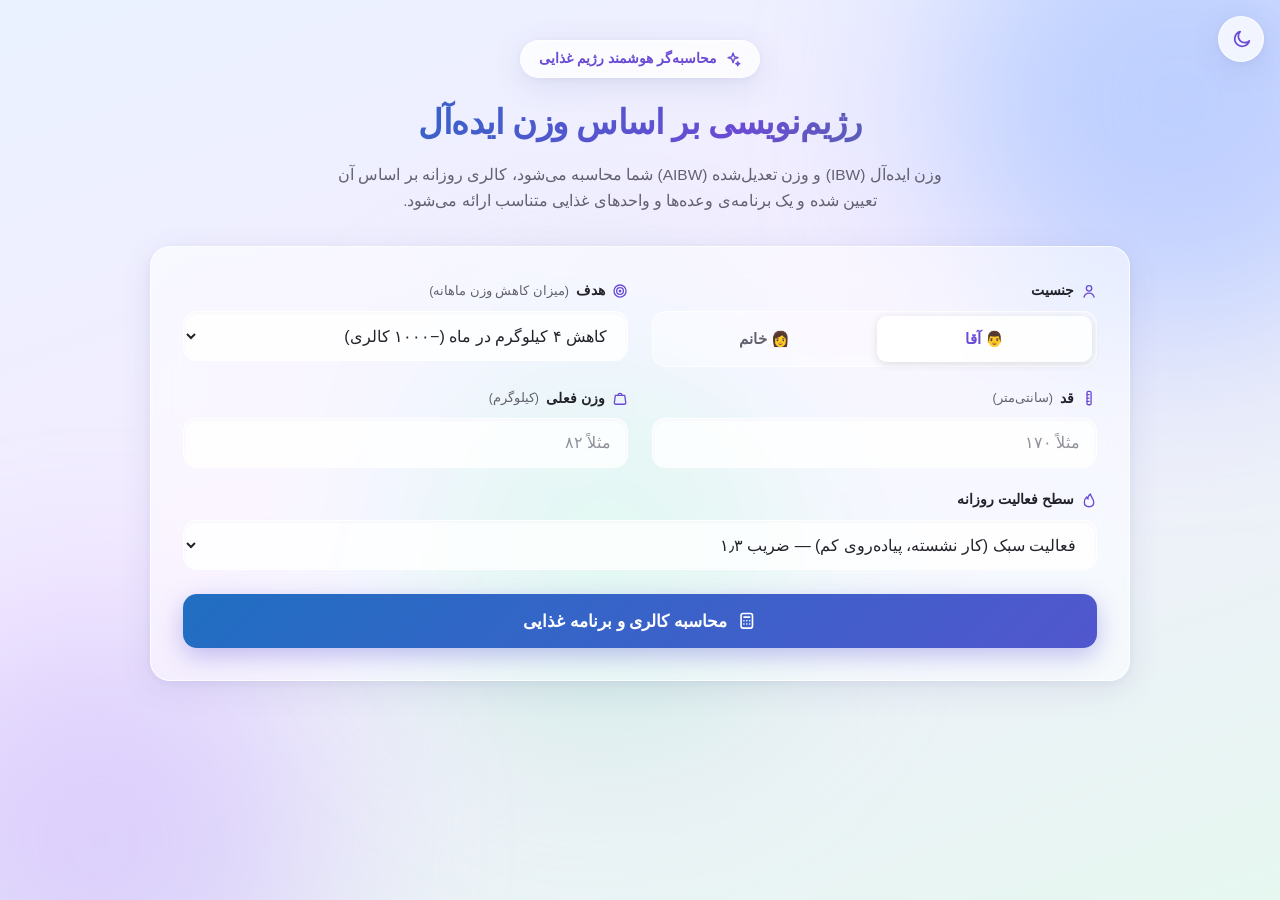
==== index.html @ e6f2b1ad "افزودن اپ رژیم‌نویسی (PWA): صفحه اصلی، مانیفست، سرویس‌ورکر و آیکون" ====
<!DOCTYPE html>
<html lang="fa" dir="rtl">
<head>
<meta charset="UTF-8">
<meta name="viewport" content="width=device-width, initial-scale=1.0">
<title>رژیم‌نویسی بر اساس وزن ایده‌آل (IBW / AIBW)</title>
<meta name="theme-color" content="#6A4BD4">
<link rel="manifest" href="manifest.webmanifest">
<link rel="apple-touch-icon" href="icon.svg">
<link rel="icon" type="image/svg+xml" href="icon.svg">
<style>
  /* فونت کاملاً آفلاین: از فونت‌های فارسی نصب‌شده روی دستگاه استفاده می‌شود */
  :root{
    color-scheme:light;
    --text:#23222B; --text2:#63616F;
    --bg-grad:linear-gradient(160deg,#EAF2FF 0%,#F3ECFF 45%,#E6F7F0 100%);
    --glass:rgba(255,255,255,.55); --glass-strong:rgba(255,255,255,.78);
    --glass-border:rgba(255,255,255,.75);
    --input-bg:rgba(255,255,255,.8); --input-border:rgba(255,255,255,.95);
    --input-shadow:inset 0 1px 3px rgba(80,90,160,.06);
    --accent:#6A4BD4; --accent2:#1F6FC2;
    --focus-ring:rgba(39,131,222,.18);
    --btn-grad:linear-gradient(135deg,#1F6FC2,#6A4BD4);
    --btn-shadow:0 8px 24px rgba(90,80,210,.35);
    --title-grad:linear-gradient(120deg,#1F6FC2 10%,#6A4BD4 60%,#2F9464 110%);
    --num-grad:linear-gradient(120deg,#1F6FC2,#6A4BD4);
    --hl-bg:linear-gradient(135deg,rgba(39,131,222,.16),rgba(124,92,222,.16));
    --seg-bg:rgba(255,255,255,.4);
    --seg-active:linear-gradient(135deg,rgba(255,255,255,.95),rgba(255,255,255,.75));
    --item-bg:rgba(255,255,255,.55);
    --kcal-bg:rgba(124,92,222,.12); --kcal-text:#6A4BD4;
    --warn-bg:rgba(251,235,222,.8); --warn-border:rgba(197,111,44,.25); --warn-text:#8F5420; --warn-ico:#C56F2C;
    --err-bg:rgba(252,233,231,.85); --err-border:rgba(216,87,75,.3); --err-text:#B4423A;
    --shadow:0 8px 32px rgba(80,90,160,.12), 0 2px 8px rgba(80,90,160,.06);
    --blob1c:rgba(140,180,255,.5); --blob2c:rgba(200,170,255,.45); --blob3c:rgba(150,230,190,.4);
    --radius:20px;
  }
  [data-theme="dark"]{
    color-scheme:dark;
    --text:#F4F4F6; --text2:rgba(255,255,255,.68);
    --bg-grad:linear-gradient(160deg,#0E1220 0%,#161022 45%,#0D1714 100%);
    --glass:rgba(32,34,52,.55); --glass-strong:rgba(46,48,70,.65);
    --glass-border:rgba(255,255,255,.14);
    --input-bg:rgba(255,255,255,.08); --input-border:rgba(255,255,255,.18);
    --input-shadow:inset 0 1px 3px rgba(0,0,0,.3);
    --accent:#B9A5F5; --accent2:#5E9FE8;
    --focus-ring:rgba(94,159,232,.3);
    --btn-grad:linear-gradient(135deg,#2E7FD4,#7A5CE8);
    --btn-shadow:0 8px 24px rgba(60,50,160,.5);
    --title-grad:linear-gradient(120deg,#5E9FE8 10%,#B9A5F5 60%,#72BC8F 110%);
    --num-grad:linear-gradient(120deg,#7FB5F0,#C0AAFF);
    --hl-bg:linear-gradient(135deg,rgba(94,159,232,.2),rgba(150,120,240,.2));
    --seg-bg:rgba(255,255,255,.06);
    --seg-active:linear-gradient(135deg,rgba(255,255,255,.2),rgba(255,255,255,.1));
    --item-bg:rgba(255,255,255,.07);
    --kcal-bg:rgba(167,139,250,.18); --kcal-text:#C9B8FF;
    --warn-bg:rgba(222,146,85,.13); --warn-border:rgba(222,146,85,.35); --warn-text:#EBB588; --warn-ico:#DE9255;
    --err-bg:rgba(233,115,102,.15); --err-border:rgba(233,115,102,.4); --err-text:#F0968C;
    --shadow:0 8px 32px rgba(0,0,0,.45), 0 2px 8px rgba(0,0,0,.3);
    --blob1c:rgba(70,110,220,.32); --blob2c:rgba(140,100,230,.28); --blob3c:rgba(60,170,120,.22);
  }
  *{box-sizing:border-box; margin:0; padding:0;}
  html{scroll-behavior:smooth;}
  @media (prefers-reduced-motion: reduce){ html{scroll-behavior:auto;} *{transition:none!important; animation:none!important;} }
  body{
    font-family:"Vazirmatn","Vazir","IRANSans","Noto Sans Arabic","Segoe UI",Tahoma,sans-serif;
    color:var(--text); font-size:16px; line-height:1.7;
    min-height:100vh; padding:32px 16px 72px;
    background:var(--bg-grad);
    background-attachment:fixed;
    overflow-x:hidden;
    transition:background .3s, color .3s;
  }
  .blob{position:fixed; border-radius:50%; filter:blur(90px); z-index:-1; pointer-events:none; transition:background .3s;}
  .blob1{width:480px; height:480px; background:var(--blob1c); top:-140px; right:-140px;}
  .blob2{width:440px; height:440px; background:var(--blob2c); bottom:-160px; left:-120px;}
  .blob3{width:380px; height:380px; background:var(--blob3c); top:38%; left:32%;}
  .wrap{max-width:980px; margin:0 auto;}

  .ico{width:1.15em; height:1.15em; stroke:currentColor; stroke-width:2; fill:none; stroke-linecap:round; stroke-linejoin:round; flex:none; vertical-align:-3px;}

  /* ---------- Theme toggle ---------- */
  #themeToggle{
    position:fixed; top:16px; inset-inline-start:16px; z-index:50;
    width:46px; height:46px; border-radius:999px; cursor:pointer;
    display:flex; align-items:center; justify-content:center;
    background:var(--glass-strong); border:1px solid var(--glass-border);
    backdrop-filter:blur(16px); -webkit-backdrop-filter:blur(16px);
    color:var(--accent); box-shadow:var(--shadow);
    transition:transform .15s;
  }
  #themeToggle:hover{transform:scale(1.07);}
  #themeToggle:focus-visible{outline:3px solid var(--focus-ring); outline-offset:2px;}
  #themeToggle .ico{width:21px; height:21px;}
  [data-theme="dark"] .only-light{display:none;}
  html:not([data-theme="dark"]) .only-dark{display:none;}

  /* ---------- Header ---------- */
  header{text-align:center; padding:8px 0 32px;}
  .badge{
    display:inline-flex; align-items:center; gap:8px;
    background:var(--glass-strong); border:1px solid var(--glass-border);
    backdrop-filter:blur(16px); -webkit-backdrop-filter:blur(16px);
    color:var(--accent); font-size:14px; font-weight:700;
    padding:6px 18px; border-radius:999px; margin-bottom:16px;
    box-shadow:var(--shadow);
  }
  header h1{
    font-size:34px; font-weight:900; letter-spacing:-.5px;
    background:var(--title-grad);
    -webkit-background-clip:text; background-clip:text; color:transparent;
  }
  header p{color:var(--text2); margin-top:10px; max-width:640px; margin-inline:auto; font-size:15.5px;}

  /* ---------- Glass card ---------- */
  .glass{
    background:var(--glass);
    backdrop-filter:blur(24px) saturate(160%); -webkit-backdrop-filter:blur(24px) saturate(160%);
    border:1px solid var(--glass-border);
    border-radius:var(--radius); box-shadow:var(--shadow);
    transition:background .3s, border-color .3s, transform .25s ease, box-shadow .25s ease;
  }

  /* ---------- Hover effects ---------- */
  :root{ --hover-shadow:0 16px 40px rgba(80,90,160,.2), 0 4px 12px rgba(80,90,160,.1); --hover-border:rgba(124,92,222,.45); }
  [data-theme="dark"]{ --hover-shadow:0 16px 40px rgba(0,0,0,.55), 0 4px 12px rgba(0,0,0,.35); --hover-border:rgba(185,165,245,.45); }
  .stat:hover, .meal:hover, .ref-card:hover{
    transform:translateY(-5px);
    box-shadow:var(--hover-shadow);
    border-color:var(--hover-border);
  }
  .chip{transition:transform .2s ease, box-shadow .2s ease, border-color .2s ease;}
  .chip:hover{transform:translateY(-3px) scale(1.04); box-shadow:var(--hover-shadow); border-color:var(--hover-border);}
  .item{transition:background .2s ease, border-color .2s ease, transform .2s ease;}
  .item:hover{transform:translateY(-2px); border-color:var(--hover-border); background:var(--hl-bg), var(--item-bg);}
  .badge{transition:transform .2s ease, box-shadow .2s ease;}
  .badge:hover{transform:translateY(-2px) scale(1.03); box-shadow:var(--hover-shadow);}
  .seg label:hover{color:var(--accent); background:var(--seg-bg);}
  input[type=number]:hover, select:hover{border-color:var(--hover-border);}
  details.formulas summary{transition:color .2s ease;}
  details.formulas summary:hover{color:var(--accent);}
  details.formulas:hover{border-color:var(--hover-border);}
  .section-title .ic{transition:transform .25s ease, color .25s ease;}
  .section-title:hover .ic{transform:rotate(-8deg) scale(1.1);}
  .meal-head .mi, .ref-card .em{transition:transform .25s ease;}
  .meal:hover .mi{transform:scale(1.15) rotate(6deg);}
  .ref-card:hover .em{transform:scale(1.15) rotate(-6deg);}
  .stat .top .ico{transition:transform .25s ease;}
  .stat:hover .top .ico{transform:scale(1.25);}
  .card{padding:32px;}

  /* ---------- Form ---------- */
  .form-grid{display:grid; grid-template-columns:repeat(2,1fr); gap:20px 24px;}
  .field{display:flex; flex-direction:column; gap:8px;}
  .field > label, .field > .lbl-row{font-size:14px; font-weight:700; color:var(--text); display:flex; align-items:center; gap:7px;}
  .field .ico{color:var(--accent);}
  .hint{font-size:12.5px; color:var(--text2); font-weight:400;}
  input[type=number], select{
    font-family:inherit; font-size:16px; color:var(--text);
    background:var(--input-bg); border:1px solid var(--input-border);
    border-radius:14px; padding:11px 16px; width:100%; min-height:50px;
    box-shadow:var(--input-shadow);
    transition:border-color .15s, box-shadow .15s, background .3s;
  }
  input[type=number]:focus, select:focus{outline:none; border-color:var(--accent2); box-shadow:0 0 0 4px var(--focus-ring);}
  /* Dropdown options: force solid readable colors (glass/transparent colors leak into the native menu) */
  select option{background:#FFFFFF; color:#23222B;}
  [data-theme="dark"] select option{background:#1E2030; color:#F4F4F6;}
  input::placeholder{color:var(--text2); opacity:.7;}
  .seg{display:flex; background:var(--seg-bg); border:1px solid var(--glass-border); border-radius:14px; padding:4px; gap:4px;}
  .seg input{position:absolute; opacity:0; pointer-events:none;}
  .seg label{
    flex:1; text-align:center; font-size:15px; font-weight:700; color:var(--text2);
    padding:10px 8px; min-height:44px; display:flex; align-items:center; justify-content:center; gap:7px;
    border-radius:10px; cursor:pointer; transition:all .15s;
  }
  .seg input:checked + label{
    background:var(--seg-active);
    color:var(--accent); box-shadow:0 2px 10px rgba(0,0,0,.12);
  }
  .seg input:focus-visible + label{outline:2px solid var(--accent2); outline-offset:1px;}
  .btn{
    grid-column:1/-1; display:flex; align-items:center; justify-content:center; gap:10px;
    font-family:inherit; font-size:17px; font-weight:800; color:#fff;
    background:var(--btn-grad);
    border:none; border-radius:14px; padding:15px; min-height:54px; cursor:pointer;
    box-shadow:var(--btn-shadow);
    transition:transform .15s, box-shadow .15s; margin-top:4px;
  }
  .btn{background-size:150% 150%; background-position:0% 50%;}
  .btn:hover{transform:translateY(-2px); background-position:100% 50%; box-shadow:0 12px 32px rgba(90,80,210,.5);}
  .btn:active{transform:translateY(0);}
  .btn:focus-visible{outline:3px solid var(--focus-ring); outline-offset:2px;}
  .error{display:none; grid-column:1/-1; background:var(--err-bg); border:1px solid var(--err-border); color:var(--err-text); border-radius:14px; padding:12px 16px; font-size:14.5px;}
  .error.show{display:block;}

  /* ---------- Results ---------- */
  #results{display:none; margin-top:36px;}
  #results.show{display:block; animation:fadeIn .45s ease;}
  @keyframes fadeIn{from{opacity:0; transform:translateY(10px);} to{opacity:1; transform:none;}}
  .section-title{font-size:21px; font-weight:800; margin:44px 0 18px; display:flex; align-items:center; gap:12px;}
  .section-title:first-child{margin-top:0;}
  .section-title .ic{
    width:38px; height:38px; border-radius:12px; flex:none;
    display:inline-flex; align-items:center; justify-content:center;
    background:var(--glass-strong); border:1px solid var(--glass-border);
    box-shadow:var(--shadow); color:var(--accent); font-size:18px;
  }
  .section-title .ic .ico{width:20px; height:20px;}
  .section-title .hint{font-weight:600;}

  .stats{display:grid; grid-template-columns:repeat(4,1fr); gap:16px;}
  .stats.macros{grid-template-columns:repeat(3,1fr);}
  .macro-ctrl{display:flex; flex-wrap:wrap; align-items:center; gap:12px 18px; padding:14px 18px; border-radius:16px; margin-bottom:16px; font-size:13.5px;}
  .macro-ctrl .mc-title{font-weight:800; color:var(--text2);}
  .macro-ctrl label{display:flex; align-items:center; gap:7px; font-weight:600; margin:0;}
  .macro-ctrl input[type=number]{width:72px; padding:8px 10px; text-align:center;}
  .mc-reset{font:inherit; font-size:12.5px; font-weight:700; color:var(--text2); background:transparent; border:1px solid var(--input-border); border-radius:10px; padding:7px 14px; cursor:pointer; transition:all .2s ease;}
  .mc-reset:hover{color:var(--accent); border-color:var(--hover-border);}
  .mc-warn{display:none; color:var(--err-text); font-weight:700;}
  .mc-warn.show{display:inline;}
  .hist{border-radius:var(--radius); overflow:hidden;}
  .hist-row{display:flex; flex-wrap:wrap; align-items:center; gap:8px 18px; padding:13px 20px; border-bottom:1px solid var(--glass-border); font-size:13.5px; transition:background .2s ease;}
  .hist-row:hover{background:var(--item-bg);}
  .hist-row:last-child{border-bottom:none;}
  .h-date{font-weight:700; color:var(--text2);}
  .h-kcal{font-weight:800; color:var(--accent);}
  .h-del{margin-inline-start:auto; background:transparent; border:none; color:var(--text2); cursor:pointer; font-size:14px; line-height:1; padding:6px 9px; border-radius:9px; transition:all .2s ease;}
  .h-del:hover{color:var(--err-text); background:var(--err-bg);}
  .hist-clear{margin-inline-start:auto; font:inherit; font-size:12.5px; font-weight:700; color:var(--text2); background:transparent; border:1px solid var(--input-border); border-radius:10px; padding:7px 13px; cursor:pointer; transition:all .2s ease;}
  .hist-clear:hover{color:var(--err-text); border-color:var(--err-border);}
  .stat{padding:20px 22px; position:relative; overflow:hidden;}
  .stat .top{display:flex; align-items:center; gap:8px; font-size:13px; color:var(--text2); font-weight:700;}
  .stat .top .ico{width:17px; height:17px; color:var(--accent);}
  .stat .val{font-size:28px; font-weight:900; margin-top:6px; letter-spacing:-.5px;}
  .stat .unit{font-size:13px; color:var(--text2); font-weight:500;}
  .stat.hl{background:var(--hl-bg), var(--glass);}
  .stat.hl .val{
    background:var(--num-grad);
    -webkit-background-clip:text; background-clip:text; color:transparent;
  }

  .note{margin-top:16px; padding:13px 18px; font-size:14px; color:var(--text2); border-radius:14px;}
  .note.warn{background:var(--warn-bg); border:1px solid var(--warn-border); color:var(--warn-text);}

  .totals{display:flex; flex-wrap:wrap; gap:10px; margin-bottom:8px;}
  .chip{
    display:inline-flex; align-items:center; gap:7px; font-size:14px; font-weight:700;
    background:var(--glass-strong); border:1px solid var(--glass-border);
    border-radius:999px; padding:7px 16px; box-shadow:var(--shadow);
  }
  .chip b{background:var(--num-grad); -webkit-background-clip:text; background-clip:text; color:transparent;}

  .meals{display:grid; grid-template-columns:repeat(2,1fr); gap:16px;}
  .meal{padding:22px;}
  .meal-head{display:flex; align-items:center; justify-content:space-between; gap:8px; margin-bottom:14px;}
  .meal-head .mt{display:flex; align-items:center; gap:10px;}
  .meal-head .mi{
    width:40px; height:40px; border-radius:12px; flex:none; font-size:19px;
    display:inline-flex; align-items:center; justify-content:center;
    background:var(--seg-active);
    border:1px solid var(--glass-border); box-shadow:0 2px 8px rgba(0,0,0,.08);
  }
  .meal-head h3{font-size:16.5px; font-weight:800;}
  .meal-head .kcal{
    font-size:12.5px; font-weight:700; white-space:nowrap; color:var(--kcal-text);
    background:var(--kcal-bg); border-radius:999px; padding:4px 12px;
  }
  .items{display:flex; flex-wrap:wrap; gap:8px;}
  .item{
    display:inline-flex; align-items:center; gap:7px; font-size:13.5px; font-weight:600;
    background:var(--item-bg); border:1px solid var(--glass-border);
    border-radius:999px; padding:5px 13px;
  }
  .dot{display:inline-block; width:9px; height:9px; border-radius:99px; flex:none;}

  .ref{display:grid; grid-template-columns:repeat(2,1fr); gap:16px;}
  .ref-card{padding:22px;}
  .ref-card h3{font-size:15.5px; font-weight:800; display:flex; align-items:center; gap:9px;}
  .ref-card .em{
    width:36px; height:36px; border-radius:11px; flex:none; font-size:17px;
    display:inline-flex; align-items:center; justify-content:center;
    background:var(--seg-active);
    border:1px solid var(--glass-border); box-shadow:0 2px 8px rgba(0,0,0,.08);
  }
  .ref-card .k{font-size:12.5px; color:var(--text2); font-weight:600; margin-top:6px;}
  .ref-card ul{margin:10px 20px 0 0; padding:0; color:var(--text2); font-size:14px;}
  .ref-card li{margin-bottom:4px;}

  details.formulas{margin-top:36px; overflow:hidden;}
  details.formulas summary{
    cursor:pointer; padding:18px 26px; font-weight:800; font-size:15.5px; list-style:none;
    display:flex; align-items:center; gap:10px; min-height:54px;
  }
  details.formulas summary .ico{color:var(--accent);}
  details.formulas summary::-webkit-details-marker{display:none;}
  details.formulas summary::after{content:"+"; font-size:22px; color:var(--text2); margin-right:auto;}
  details.formulas[open] summary::after{content:"−";}
  .formulas-body{padding:0 26px 22px; color:var(--text2); font-size:14.5px;}
  .formulas-body p{margin-bottom:8px;}
  .formulas-body b{color:var(--text);}

  .disclaimer{
    margin-top:32px; background:var(--warn-bg); border:1px solid var(--warn-border);
    backdrop-filter:blur(16px); -webkit-backdrop-filter:blur(16px);
    border-radius:var(--radius); padding:18px 22px; font-size:14px; color:var(--warn-text);
    display:flex; gap:12px; align-items:flex-start; box-shadow:var(--shadow);
  }
  .disclaimer .ico{color:var(--warn-ico); width:20px; height:20px; margin-top:3px;}

  @media (max-width:720px){
    body{padding:20px 14px 56px;}
    header h1{font-size:26px;}
    header{padding-top:40px;}
    .card{padding:22px;}
    .form-grid{grid-template-columns:1fr;}
    .stats{grid-template-columns:1fr 1fr;}
    .meals{grid-template-columns:1fr;}
    .ref{grid-template-columns:1fr;}
    .blob{filter:blur(70px);}
  }
</style>
</head>
<body>
<div class="blob blob1"></div>
<div class="blob blob2"></div>
<div class="blob blob3"></div>

<svg width="0" height="0" style="position:absolute" aria-hidden="true">
  <defs>
    <symbol id="i-spark" viewBox="0 0 24 24"><path d="M12 3l1.9 5.6L19.5 10l-5.6 1.9L12 17.5l-1.9-5.6L4.5 10l5.6-1.4L12 3z"/><path d="M19 16l.8 2.2L22 19l-2.2.8L19 22l-.8-2.2L16 19l2.2-.8L19 16z"/></symbol>
    <symbol id="i-user" viewBox="0 0 24 24"><circle cx="12" cy="8" r="4"/><path d="M4.5 21c.8-3.5 3.9-6 7.5-6s6.7 2.5 7.5 6"/></symbol>
    <symbol id="i-target" viewBox="0 0 24 24"><circle cx="12" cy="12" r="9"/><circle cx="12" cy="12" r="5"/><circle cx="12" cy="12" r="1"/></symbol>
    <symbol id="i-ruler" viewBox="0 0 24 24"><rect x="9" y="2" width="6" height="20" rx="2"/><path d="M9 7h3M9 12h3M9 17h3"/></symbol>
    <symbol id="i-scale" viewBox="0 0 24 24"><path d="M5 8h14l1.5 11a2 2 0 0 1-2 2.2h-13A2 2 0 0 1 3.5 19L5 8z"/><path d="M9 8a3 3 0 0 1 6 0"/></symbol>
    <symbol id="i-calc" viewBox="0 0 24 24"><rect x="5" y="3" width="14" height="18" rx="2.5"/><path d="M8.5 7.5h7M8.5 12h.01M12 12h.01M15.5 12h.01M8.5 16h.01M12 16h.01M15.5 16h.01"/></symbol>
    <symbol id="i-award" viewBox="0 0 24 24"><circle cx="12" cy="9" r="6"/><path d="M8.5 14 7 22l5-2.5L17 22l-1.5-8"/></symbol>
    <symbol id="i-flame" viewBox="0 0 24 24"><path d="M12 22c4 0 7-2.7 7-6.7C19 10.5 15 8 14 3c-3 2.5-4 5-3.5 7.5C9.5 9.8 8.8 9 8.5 7.5 6.8 9 5 11.5 5 15.3 5 19.3 8 22 12 22z"/></symbol>
    <symbol id="i-zap" viewBox="0 0 24 24"><path d="M13 2 4.5 14H11l-1 8 8.5-12H12l1-8z"/></symbol>
    <symbol id="i-chart" viewBox="0 0 24 24"><path d="M4 20V4"/><path d="M4 20h16"/><path d="m7 14 4-4 3 3 5-6"/></symbol>
    <symbol id="i-grid" viewBox="0 0 24 24"><rect x="4" y="4" width="7" height="7" rx="2"/><rect x="13" y="4" width="7" height="7" rx="2"/><rect x="4" y="13" width="7" height="7" rx="2"/><rect x="13" y="13" width="7" height="7" rx="2"/></symbol>
    <symbol id="i-plate" viewBox="0 0 24 24"><circle cx="12" cy="12" r="9"/><circle cx="12" cy="12" r="4.5"/></symbol>
    <symbol id="i-book" viewBox="0 0 24 24"><path d="M4 5.5A2.5 2.5 0 0 1 6.5 3H20v15.5H6.5A2.5 2.5 0 0 0 4 21V5.5z"/><path d="M4 18.5A2.5 2.5 0 0 1 6.5 16H20"/></symbol>
    <symbol id="i-info" viewBox="0 0 24 24"><circle cx="12" cy="12" r="9"/><path d="M12 8h.01M12 11.5V16"/></symbol>
    <symbol id="i-alert" viewBox="0 0 24 24"><path d="M12 3 2.5 20h19L12 3z"/><path d="M12 10v4M12 17.5h.01"/></symbol>
    <symbol id="i-sun" viewBox="0 0 24 24"><circle cx="12" cy="12" r="4.5"/><path d="M12 2.5v2.5M12 19v2.5M2.5 12H5M19 12h2.5M4.9 4.9l1.8 1.8M17.3 17.3l1.8 1.8M4.9 19.1l1.8-1.8M17.3 6.7l1.8-1.8"/></symbol>
    <symbol id="i-moon" viewBox="0 0 24 24"><path d="M21 13.5A8.5 8.5 0 1 1 10.5 3a7 7 0 0 0 10.5 10.5z"/></symbol>
  </defs>
</svg>

<button id="themeToggle" type="button" aria-label="تغییر حالت روشن و تاریک">
  <svg class="ico only-light"><use href="#i-moon"/></svg>
  <svg class="ico only-dark"><use href="#i-sun"/></svg>
</button>

<div class="wrap">

  <header>
    <div class="badge"><svg class="ico"><use href="#i-spark"/></svg> محاسبه‌گر هوشمند رژیم غذایی</div>
    <h1>رژیم‌نویسی بر اساس وزن ایده‌آل</h1>
    <p>وزن ایده‌آل (IBW) و وزن تعدیل‌شده (AIBW) شما محاسبه می‌شود، کالری روزانه بر اساس آن تعیین شده و یک برنامه‌ی وعده‌ها و واحدهای غذایی متناسب ارائه می‌شود.</p>
  </header>

  <form class="glass card" id="dietForm" novalidate>
    <div class="form-grid">
      <div class="field">
        <span class="lbl-row"><svg class="ico"><use href="#i-user"/></svg> جنسیت</span>
        <div class="seg" role="radiogroup" aria-label="جنسیت">
          <input type="radio" name="gender" id="g-male" value="male" checked>
          <label for="g-male">👨 آقا</label>
          <input type="radio" name="gender" id="g-female" value="female">
          <label for="g-female">👩 خانم</label>
        </div>
      </div>
      <div class="field">
        <label for="goal"><svg class="ico"><use href="#i-target"/></svg> هدف <span class="hint">(میزان کاهش وزن ماهانه)</span></label>
        <select id="goal">
          <option value="0">تثبیت وزن (بدون کسر کالری)</option>
          <option value="700">کاهش ۳ کیلوگرم در ماه (−۷۰۰ کالری)</option>
          <option value="1000" selected>کاهش ۴ کیلوگرم در ماه (−۱۰۰۰ کالری)</option>
        </select>
      </div>
      <div class="field">
        <label for="height"><svg class="ico"><use href="#i-ruler"/></svg> قد <span class="hint">(سانتی‌متر)</span></label>
        <input type="number" id="height" inputmode="decimal" placeholder="مثلاً ۱۷۰" min="120" max="220">
      </div>
      <div class="field">
        <label for="weight"><svg class="ico"><use href="#i-scale"/></svg> وزن فعلی <span class="hint">(کیلوگرم)</span></label>
        <input type="number" id="weight" inputmode="decimal" placeholder="مثلاً ۸۲" min="30" max="250">
      </div>
      <div class="field" style="grid-column:1/-1;">
        <label for="activity"><svg class="ico"><use href="#i-flame"/></svg> سطح فعالیت روزانه</label>
        <select id="activity">
          <option value="1.2">بی‌تحرک / استراحت — ضریب ۱٫۲</option>
          <option value="1.3" selected>فعالیت سبک (کار نشسته، پیاده‌روی کم) — ضریب ۱٫۳</option>
          <option value="1.4">فعالیت متوسط (ورزش منظم یا کار نیمه‌فعال) — ضریب ۱٫۴</option>
          <option value="1.5">فعالیت زیاد (کار بدنی یا ورزش سنگین) — ضریب ۱٫۵</option>
        </select>
      </div>
      <div class="error" id="errBox"></div>
      <button type="submit" class="btn"><svg class="ico"><use href="#i-calc"/></svg> محاسبه کالری و برنامه غذایی</button>
    </div>
  </form>

  <div id="results">

    <h2 class="section-title" style="margin-top:44px;"><span class="ic"><svg class="ico"><use href="#i-chart"/></svg></span> نتایج محاسبه</h2>
    <div class="stats">
      <div class="stat glass"><div class="top"><svg class="ico"><use href="#i-award"/></svg> وزن ایده‌آل (IBW)</div><div class="val" id="outIbw">—</div><div class="unit">کیلوگرم</div></div>
      <div class="stat glass"><div class="top"><svg class="ico"><use href="#i-scale"/></svg> <span id="basisLbl">وزن مبنای محاسبه</span></div><div class="val" id="outBasis">—</div><div class="unit">کیلوگرم</div></div>
      <div class="stat glass"><div class="top"><svg class="ico"><use href="#i-flame"/></svg> کالری نگهدارنده (TEE)</div><div class="val" id="outMaint">—</div><div class="unit">کیلوکالری در روز</div></div>
      <div class="stat glass hl"><div class="top"><svg class="ico"><use href="#i-zap"/></svg> کالری هدف روزانه</div><div class="val" id="outTarget">—</div><div class="unit">کیلوکالری در روز</div></div>
    </div>
    <div class="note glass" id="basisNote"></div>
    <div class="note warn" id="floorNote" style="display:none;">⚠️ کالری محاسبه‌شده کمتر از ۱۰۰۰ کیلوکالری بود؛ برای حفظ سلامت، برنامه روی حداقل ۱۰۰۰ کیلوکالری تنظیم شد.</div>

    <h2 class="section-title"><span class="ic"><svg class="ico"><use href="#i-zap"/></svg></span> درشت‌مغذی‌های روزانه</h2>
    <div class="macro-ctrl glass">
      <span class="mc-title">⚙️ تنظیم درصدها:</span>
      <label>🍞 کربوهیدرات <input type="number" id="pctCho" min="0" max="100" step="1" value="53"> ٪</label>
      <label>🍗 پروتئین <input type="number" id="pctPro" min="0" max="100" step="1" value="17"> ٪</label>
      <label>🥑 چربی <input type="number" id="pctFat" min="0" max="100" step="1" value="30"> ٪</label>
      <button type="button" class="mc-reset" id="pctReset">↺ بازنشانی</button>
      <span class="mc-warn" id="pctWarn"></span>
    </div>
    <div class="stats macros">
      <div class="stat glass"><div class="top">🍞 کربوهیدرات (<span id="choPct">۵۳</span>٪)</div><div class="val" id="outCho">—</div><div class="unit">گرم در روز</div></div>
      <div class="stat glass"><div class="top">🍗 پروتئین (<span id="proPct">۱۷</span>٪)</div><div class="val" id="outPro">—</div><div class="unit">گرم در روز</div></div>
      <div class="stat glass"><div class="top">🥑 چربی (<span id="fatPct">۳۰</span>٪)</div><div class="val" id="outFat">—</div><div class="unit">گرم در روز</div></div>
    </div>

    <h2 class="section-title"><span class="ic"><svg class="ico"><use href="#i-grid"/></svg></span> واحدهای غذایی روزانه <span class="hint" id="planLabel"></span></h2>
    <div class="totals" id="totals"></div>

    <h2 class="section-title"><span class="ic"><svg class="ico"><use href="#i-plate"/></svg></span> برنامه وعده‌های غذایی</h2>
    <div class="meals" id="meals"></div>

    <h2 class="section-title"><span class="ic"><svg class="ico"><use href="#i-book"/></svg></span> هر واحد غذایی یعنی چقدر؟</h2>
    <div class="ref" id="refCards"></div>

    <details class="formulas glass">
      <summary><svg class="ico"><use href="#i-info"/></svg> فرمول‌های استفاده‌شده در محاسبه</summary>
      <div class="formulas-body">
        <p><b>وزن ایده‌آل (IBW):</b> آقایان: ۲۳ × قد²(متر) | خانم‌ها: ۲۲ × قد²(متر)</p>
        <p><b>وزن تعدیل‌شده (AIBW):</b> اگر وزن فعلی بیشتر از وزن ایده‌آل باشد: AIBW = IBW + (وزن فعلی − IBW) ÷ ۳</p>
        <p><b>انرژی نگهدارنده (E):</b> وزن مبنا × ۲۴ (خانم‌ها × ۰٫۹) × ۱٫۱ × ضریب فعالیت (۱٫۲ تا ۱٫۵)</p>
        <p><b>کسر کالری برای کاهش وزن:</b> کاهش ۳ کیلو در ماه → ۷۰۰− کالری | کاهش ۴ کیلو در ماه → ۱۰۰۰− کالری</p>
        <p><b>درشت‌مغذی‌ها:</b> پیش‌فرض ۵۳٪ کربوهیدرات و ۱۷٪ پروتئین (هر گرم ۴ کالری) | ۳۰٪ چربی (هر گرم ۹ کالری) — درصدها از بخش «تنظیم درصدها» قابل تغییر است</p>
      </div>
    </details>

    <div class="disclaimer">
      <svg class="ico"><use href="#i-alert"/></svg>
      <span>این برنامه جنبه‌ی آموزشی و راهنمای کلی دارد و جایگزین مشاوره‌ی متخصص تغذیه نیست. در صورت بارداری، شیردهی، دیابت، بیماری کلیوی یا هر بیماری زمینه‌ای، حتماً با پزشک یا متخصص تغذیه مشورت کنید.</span>
    </div>

  </div>

  <div id="historySec" style="display:none;">
    <h2 class="section-title"><span class="ic">🕘</span> تاریخچه محاسبات <button type="button" class="hist-clear" id="histClear">🗑 پاک کردن همه</button></h2>
    <div class="hist glass" id="histList"></div>
  </div>
</div>

<script>
// ---------- Theme ----------
const root = document.documentElement;
function setTheme(t){
  if(t === "dark") root.setAttribute("data-theme","dark");
  else root.removeAttribute("data-theme");
  try{ localStorage.setItem("diet-theme", t); }catch(e){}
}
(function(){
  let saved = null;
  try{ saved = localStorage.getItem("diet-theme"); }catch(e){}
  const prefersDark = window.matchMedia && window.matchMedia("(prefers-color-scheme: dark)").matches;
  setTheme(saved || (prefersDark ? "dark" : "light"));
})();
document.getElementById("themeToggle").addEventListener("click", function(){
  setTheme(root.getAttribute("data-theme") === "dark" ? "light" : "dark");
});

// ---------- Food groups ----------
const GROUPS = {
  bread:{name:"نان و غلات", kcal:80,  color:"#D5803B", icon:"🍞"},
  meat: {name:"گوشت و جانشین‌ها", kcal:55, color:"#E56458", icon:"🍗"},
  milk: {name:"شیر و لبنیات", kcal:120, color:"#5E9FE8", icon:"🥛"},
  fruit:{name:"میوه", kcal:60, color:"#BF8EDA", icon:"🍎"},
  veg:  {name:"سبزی", kcal:25, color:"#46A171", icon:"🥦"},
  fat:  {name:"چربی", kcal:45, color:"#EAC26B", icon:"🫒"}
};

const REF = {
  bread:["یک کف دست نان سنگک، بربری یا تافتون (۳۰ گرم)","۴ کف دست نان لواش","نصف لیوان برنج یا ماکارونی پخته","یک عدد سیب‌زمینی متوسط"],
  meat:["۳۰ گرم گوشت قرمز، مرغ یا ماهی پخته (به اندازه یک قوطی کبریت)","یک عدد تخم‌مرغ","۳۰ گرم پنیر (یک قوطی کبریت)","نصف لیوان حبوبات پخته"],
  milk:["یک لیوان شیر کم‌چرب","یک لیوان ماست کم‌چرب","نصف لیوان کشک"],
  fruit:["یک عدد سیب، پرتقال یا هلوی متوسط","نصف موز بزرگ","یک لیوان هندوانه یا طالبی خردشده","۳ عدد خرما"],
  veg:["یک لیوان سبزی خام (کاهو، خیار، گوجه و...)","نصف لیوان سبزی پخته","یک عدد گوجه‌فرنگی متوسط"],
  fat:["یک قاشق چای‌خوری روغن مایع یا روغن زیتون","۵ عدد بادام یا فندق","۱۰ عدد پسته","یک قاشق غذاخوری تخمه"]
};

// ---------- Meal plans (units per meal, per calorie level) ----------
const MEAL_NAMES = {b:"صبحانه", ms:"میان‌وعده صبح", l:"ناهار", me:"میان‌وعده عصر", d:"شام", mn:"میان‌وعده شب"};
const MEAL_ICONS = {b:"🌅", ms:"🍵", l:"🍽️", me:"🍏", d:"🌙", mn:"✨"};
const PLANS = {
  1000:{b:{bread:1,meat:1,fat:1}, ms:{fruit:1}, l:{bread:2,meat:1,veg:2,fat:1}, me:{milk:1}, d:{bread:1,meat:1,veg:1}, mn:{milk:1,fruit:1}},
  1200:{b:{bread:2,meat:1,fat:1}, ms:{fruit:1}, l:{bread:2,meat:1,veg:2,fat:1}, me:{milk:1,fruit:1}, d:{bread:1,meat:1,veg:1,fat:1}, mn:{milk:1,fruit:1}},
  1400:{b:{bread:2,meat:1,fat:1}, ms:{fruit:1}, l:{bread:2,meat:2,veg:2,fat:2}, me:{milk:1,fruit:1}, d:{bread:2,meat:1,veg:2,fat:1}, mn:{milk:1,fruit:1}},
  1600:{b:{bread:2,meat:1,fat:1,fruit:1}, ms:{bread:1,fruit:1}, l:{bread:2,meat:2,veg:2,fat:2}, me:{milk:1,fruit:1}, d:{bread:2,meat:2,veg:2,fat:2}, mn:{milk:1,fruit:1}},
  1800:{b:{bread:2,milk:1,meat:1,fat:1}, ms:{bread:1,fruit:1}, l:{bread:3,meat:2,veg:2,fat:2}, me:{milk:1,fruit:1}, d:{bread:2,meat:2,veg:3,fat:1}, mn:{milk:1,fruit:2}},
  2000:{b:{bread:3,milk:1,meat:1,fat:1}, ms:{bread:1,fruit:1}, l:{bread:3,meat:3,veg:2,fat:2}, me:{milk:1,fruit:1}, d:{bread:2,meat:2,veg:3,fat:2}, mn:{milk:1,fruit:2}},
  2200:{b:{bread:3,milk:1,meat:1,fat:1,fruit:1}, ms:{bread:1,fruit:1}, l:{bread:3,meat:3,veg:2,fat:2}, me:{bread:1,milk:1,fruit:1}, d:{bread:2,meat:3,veg:3,fat:3}, mn:{milk:1,fruit:2}},
  2500:{b:{bread:3,milk:1,meat:2,fat:1,fruit:1}, ms:{bread:2,fruit:1}, l:{bread:4,meat:3,veg:3,fat:3}, me:{bread:1,milk:1,fruit:1}, d:{bread:2,meat:3,veg:3,fat:3}, mn:{milk:1,fruit:2}}
};

const fa = n => Math.round(n).toLocaleString("fa-IR");

function mealKcal(meal){
  return Object.entries(meal).reduce((s,[k,u]) => s + GROUPS[k].kcal*u, 0);
}
function planTotals(plan){
  const t = {};
  for(const meal of Object.values(plan))
    for(const [k,u] of Object.entries(meal)) t[k] = (t[k]||0)+u;
  return t;
}

document.getElementById("dietForm").addEventListener("submit", function(e){
  e.preventDefault();
  const errBox = document.getElementById("errBox");
  errBox.classList.remove("show");

  const gender = document.querySelector('input[name="gender"]:checked').value;
  const h = parseFloat(document.getElementById("height").value);
  const w = parseFloat(document.getElementById("weight").value);
  const deficit = parseFloat(document.getElementById("goal").value);
  const activity = parseFloat(document.getElementById("activity").value);

  if(!h || h<120 || h>220 || !w || w<30 || w>250){
    errBox.textContent = "لطفاً قد را بین ۱۲۰ تا ۲۲۰ سانتی‌متر و وزن را بین ۳۰ تا ۲۵۰ کیلوگرم وارد کنید.";
    errBox.classList.add("show");
    return;
  }

  // IBW — BMI ایده‌آل: آقایان ۲۳ × قد² | خانم‌ها ۲۲ × قد²
  const hm = h/100;
  const ibw = (gender==="male" ? 23 : 22) * hm * hm;

  // basis weight — AIBW = IBW + (وزن فعلی − IBW) ÷ ۳
  let basis, basisLbl, basisNote;
  if(w > ibw){
    basis = ibw + (w-ibw)/3;
    basisLbl = "وزن تعدیل‌شده (AIBW)";
    basisNote = "چون وزن فعلی شما بیشتر از وزن ایده‌آل است، یک‌سوم اختلاف به وزن ایده‌آل اضافه و وزن تعدیل‌شده (AIBW) مبنای محاسبه شد.";
  } else if(w < ibw){
    basis = w;
    basisLbl = "وزن فعلی (مبنا)";
    basisNote = "چون وزن فعلی شما کمتر از وزن ایده‌آل است، کالری بر اساس وزن فعلی محاسبه شد.";
  } else {
    basis = ibw;
    basisLbl = "وزن ایده‌آل (مبنا)";
    basisNote = "وزن شما در محدوده‌ی وزن ایده‌آل است و کالری بر اساس وزن ایده‌آل محاسبه شد.";
  }

  // انرژی: وزن مبنا × ۲۴ (خانم‌ها ×۰٫۹) × ۱٫۱ × ضریب فعالیت
  const genderFactor = gender==="male" ? 1 : 0.9;
  const maint = basis * 24 * genderFactor * 1.1 * activity;
  let target = maint - deficit;
  const floored = target < 1000;
  if(floored) target = 1000;

  // nearest plan
  const keys = Object.keys(PLANS).map(Number);
  const planKey = keys.reduce((a,b)=> Math.abs(b-target)<Math.abs(a-target)? b:a);
  const plan = PLANS[planKey];
  const planKcal = Object.values(plan).reduce((s,m)=>s+mealKcal(m),0);

  // fill stats
  document.getElementById("outIbw").textContent = fa(ibw);
  document.getElementById("basisLbl").textContent = basisLbl;
  document.getElementById("outBasis").textContent = fa(basis);
  document.getElementById("outMaint").textContent = fa(maint);
  document.getElementById("outTarget").textContent = fa(target);
  document.getElementById("basisNote").textContent = "💡 " + basisNote + " انرژی نگهدارنده = " + fa(basis) + (gender==="male" ? " × ۲۴" : " × ۲۴ × ۰٫۹") + " × ۱٫۱ × " + activity.toLocaleString("fa-IR") + " = " + fa(maint) + " کیلوکالری." + (deficit>0 ? " برای هدف کاهش وزن، " + fa(deficit) + " کیلوکالری از آن کم شد." : "");
  document.getElementById("floorNote").style.display = floored ? "block" : "none";

  // درشت‌مغذی‌ها بر اساس درصدهای قابل‌تنظیم
  lastTarget = target;
  renderMacros();

  // ثبت در تاریخچه
  const goalLbl = deficit===0 ? "تثبیت وزن" : (deficit===700 ? "کاهش ۳ کیلو (−۷۰۰)" : "کاهش ۴ کیلو (−۱۰۰۰)");
  const histArr = getHist();
  histArr.unshift({ts: Date.now(), gender, h, w, act: activity, goalLbl, ibw, basis, maint, target});
  if(histArr.length > 15) histArr.length = 15;
  setHist(histArr);

  document.getElementById("planLabel").textContent = "— نزدیک‌ترین برنامه: حدود " + fa(planKcal) + " کیلوکالری";

  // totals chips
  const totals = planTotals(plan);
  document.getElementById("totals").innerHTML = Object.entries(totals).map(([k,u])=>
    `<span class="chip">${GROUPS[k].icon} ${GROUPS[k].name} <b>${fa(u)} واحد</b></span>`
  ).join("");

  // meal cards
  document.getElementById("meals").innerHTML = Object.entries(plan).map(([mk, meal])=>{
    const items = Object.entries(meal).map(([k,u])=>
      `<span class="item"><span class="dot" style="background:${GROUPS[k].color}"></span>${GROUPS[k].name} × ${fa(u)}</span>`
    ).join("");
    return `<div class="meal glass">
      <div class="meal-head">
        <div class="mt"><span class="mi">${MEAL_ICONS[mk]}</span><h3>${MEAL_NAMES[mk]}</h3></div>
        <span class="kcal">≈ ${fa(mealKcal(meal))} کیلوکالری</span>
      </div>
      <div class="items">${items}</div>
    </div>`;
  }).join("");

  // reference cards (only once)
  const refBox = document.getElementById("refCards");
  if(!refBox.innerHTML){
    refBox.innerHTML = Object.entries(GROUPS).map(([k,g])=>
      `<div class="ref-card glass">
        <h3><span class="em">${g.icon}</span>${g.name}</h3>
        <div class="k">هر واحد ≈ ${fa(g.kcal)} کیلوکالری <span class="dot" style="background:${g.color}; margin-right:6px;"></span></div>
        <ul>${REF[k].map(x=>`<li>${x}</li>`).join("")}</ul>
      </div>`
    ).join("");
  }

  const res = document.getElementById("results");
  res.classList.add("show");
  res.scrollIntoView({behavior:"smooth", block:"start"});
});

// ---------- درصدهای درشت‌مغذی‌ها (قابل تغییر) ----------
let lastTarget = null;
const PCT_DEF = {cho:53, pro:17, fat:30};
function getPcts(){
  return {
    cho: Math.max(0, parseFloat(document.getElementById("pctCho").value) || 0),
    pro: Math.max(0, parseFloat(document.getElementById("pctPro").value) || 0),
    fat: Math.max(0, parseFloat(document.getElementById("pctFat").value) || 0)
  };
}
function renderMacros(){
  const p = getPcts();
  document.getElementById("choPct").textContent = p.cho.toLocaleString("fa-IR");
  document.getElementById("proPct").textContent = p.pro.toLocaleString("fa-IR");
  document.getElementById("fatPct").textContent = p.fat.toLocaleString("fa-IR");
  const warn = document.getElementById("pctWarn");
  const sum = p.cho + p.pro + p.fat;
  if(sum !== 100){
    warn.textContent = "⚠️ جمع درصدها " + fa(sum) + "٪ است؛ بهتر است ۱۰۰٪ باشد.";
    warn.classList.add("show");
  } else {
    warn.classList.remove("show");
  }
  if(lastTarget == null) return;
  document.getElementById("outCho").textContent = fa(lastTarget * p.cho/100 / 4);
  document.getElementById("outPro").textContent = fa(lastTarget * p.pro/100 / 4);
  document.getElementById("outFat").textContent = fa(lastTarget * p.fat/100 / 9);
}
function savePcts(){
  try{ localStorage.setItem("diet-macros", JSON.stringify(getPcts())); }catch(e){}
}
["pctCho","pctPro","pctFat"].forEach(id =>
  document.getElementById(id).addEventListener("input", () => { savePcts(); renderMacros(); })
);
document.getElementById("pctReset").addEventListener("click", () => {
  document.getElementById("pctCho").value = PCT_DEF.cho;
  document.getElementById("pctPro").value = PCT_DEF.pro;
  document.getElementById("pctFat").value = PCT_DEF.fat;
  savePcts(); renderMacros();
});
(function loadPcts(){
  try{
    const s = JSON.parse(localStorage.getItem("diet-macros"));
    if(s && typeof s.cho === "number"){
      document.getElementById("pctCho").value = s.cho;
      document.getElementById("pctPro").value = s.pro;
      document.getElementById("pctFat").value = s.fat;
    }
  }catch(e){}
  renderMacros();
})();

// ---------- تاریخچه محاسبات ----------
function getHist(){
  try{ return JSON.parse(localStorage.getItem("diet-history")) || []; }catch(e){ return []; }
}
function setHist(arr){
  try{ localStorage.setItem("diet-history", JSON.stringify(arr)); }catch(e){}
  renderHist();
}
function renderHist(){
  const list = getHist();
  document.getElementById("historySec").style.display = list.length ? "block" : "none";
  document.getElementById("histList").innerHTML = list.map((it, i) => {
    const d = new Date(it.ts);
    const when = d.toLocaleDateString("fa-IR") + " — " + d.toLocaleTimeString("fa-IR", {hour:"2-digit", minute:"2-digit"});
    return `<div class="hist-row">
      <span class="h-date">🕘 ${when}</span>
      <span>${it.gender === "male" ? "👨 آقا" : "👩 خانم"}</span>
      <span>📏 قد ${fa(it.h)}</span>
      <span>⚖️ وزن ${fa(it.w)}</span>
      <span>🎯 ${it.goalLbl}</span>
      <span class="h-kcal">⚡ ${fa(it.target)} کیلوکالری</span>
      <button type="button" class="h-del" data-i="${i}" title="حذف این ردیف">✕</button>
    </div>`;
  }).join("");
}
document.getElementById("histList").addEventListener("click", (e) => {
  const b = e.target.closest(".h-del");
  if(!b) return;
  const arr = getHist();
  arr.splice(+b.dataset.i, 1);
  setHist(arr);
});
document.getElementById("histClear").addEventListener("click", () => {
  if(confirm("همه‌ی تاریخچه پاک شود؟")) setHist([]);
});
renderHist();


// ---------- PWA: service worker ----------
if ("serviceWorker" in navigator) {
  window.addEventListener("load", () => {
    navigator.serviceWorker.register("sw.js").catch(()=>{});
  });
}
</script>
</body>
</html>
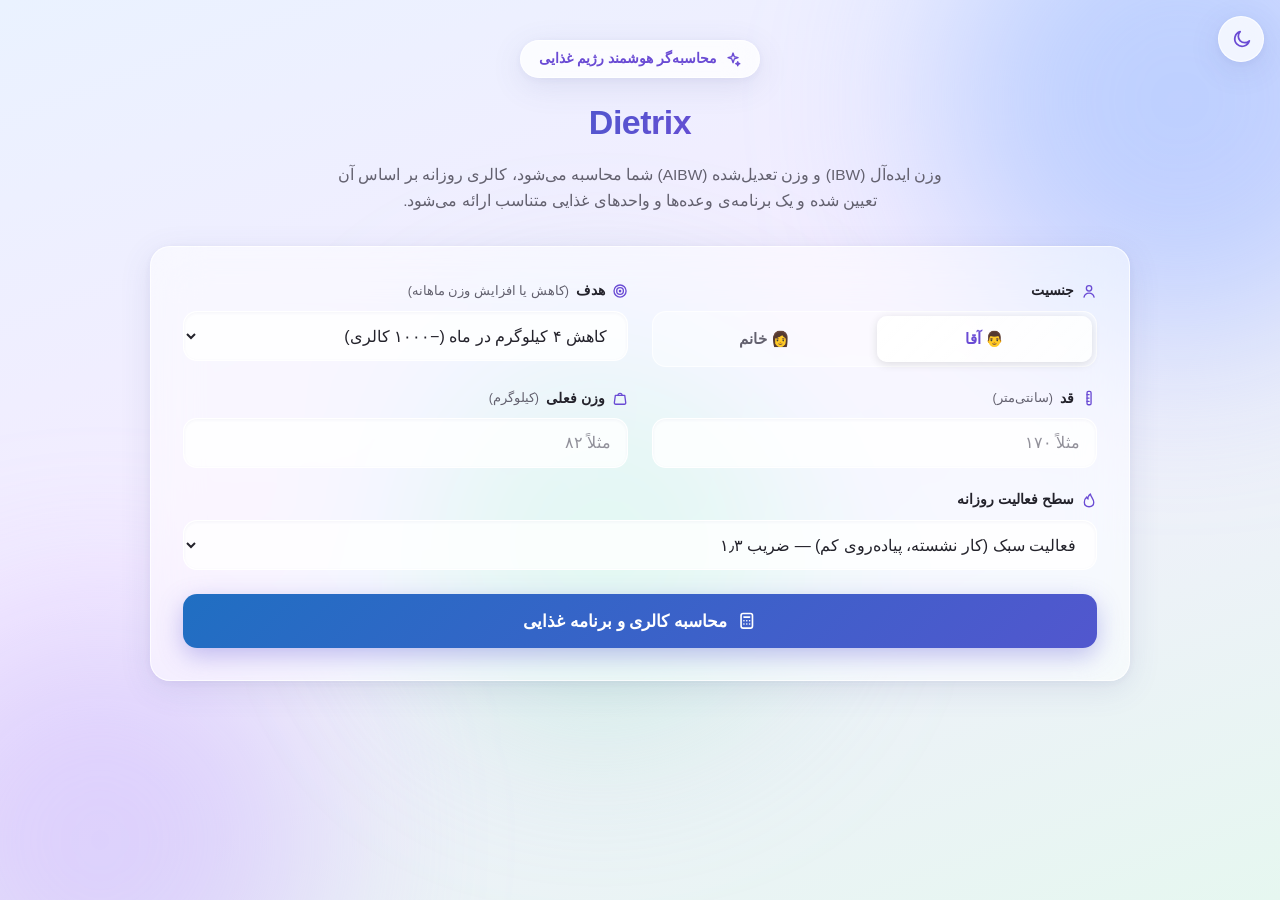
==== commit e7bef8fd: "تغییر نام به Dietrix، فونت IRANSansDN، رژیم افزایش وزن و فیلتر بخش‌های نتایج" ====
--- a/index.html
+++ b/index.html
@@ -3,13 +3,13 @@
 <head>
 <meta charset="UTF-8">
 <meta name="viewport" content="width=device-width, initial-scale=1.0">
-<title>رژیم‌نویسی بر اساس وزن ایده‌آل (IBW / AIBW)</title>
+<title>Dietrix | رژیم‌نویسی بر اساس وزن ایده‌آل</title>
 <meta name="theme-color" content="#6A4BD4">
 <link rel="manifest" href="manifest.webmanifest">
+<link rel="stylesheet" href="font.css">
 <link rel="apple-touch-icon" href="icon.svg">
-<link rel="icon" type="image/svg+xml" href="icon.svg">
+<link rel="icon" type="image/png" href="icon.svg">
 <style>
-  /* فونت کاملاً آفلاین: از فونت‌های فارسی نصب‌شده روی دستگاه استفاده می‌شود */
   :root{
     color-scheme:light;
     --text:#23222B; --text2:#63616F;
@@ -63,7 +63,7 @@
   html{scroll-behavior:smooth;}
   @media (prefers-reduced-motion: reduce){ html{scroll-behavior:auto;} *{transition:none!important; animation:none!important;} }
   body{
-    font-family:"Vazirmatn","Vazir","IRANSans","Noto Sans Arabic","Segoe UI",Tahoma,sans-serif;
+    font-family:"IRANSansDN","Vazirmatn","Vazir","IRANSans","Noto Sans Arabic","Segoe UI",Tahoma,sans-serif;
     color:var(--text); font-size:16px; line-height:1.7;
     min-height:100vh; padding:32px 16px 72px;
     background:var(--bg-grad);
@@ -197,6 +197,21 @@
   /* ---------- Results ---------- */
   #results{display:none; margin-top:36px;}
   #results.show{display:block; animation:fadeIn .45s ease;}
+
+  /* ---------- Section filter ---------- */
+  .res-filter{display:flex; flex-wrap:wrap; align-items:center; gap:8px; padding:12px 16px; border-radius:16px;}
+  .rf-title{font-size:13.5px; font-weight:800; color:var(--text2); margin-inline-end:4px;}
+  .f-chip{
+    font:inherit; font-size:13.5px; font-weight:700; color:var(--text2); cursor:pointer;
+    background:var(--seg-bg); border:1px solid var(--glass-border); border-radius:999px;
+    padding:7px 14px; min-height:38px;
+    transition:all .2s ease;
+  }
+  .f-chip:hover{transform:translateY(-2px); border-color:var(--hover-border); color:var(--accent);}
+  .f-chip.active{background:var(--btn-grad); color:#fff; border-color:transparent; box-shadow:0 4px 14px rgba(90,80,210,.35);}
+  .res-sec{display:none;}
+  .res-sec.show{display:block; animation:fadeIn .35s ease;}
+  .res-sec .section-title:first-child{margin-top:32px;}
   @keyframes fadeIn{from{opacity:0; transform:translateY(10px);} to{opacity:1; transform:none;}}
   .section-title{font-size:21px; font-weight:800; margin:44px 0 18px; display:flex; align-items:center; gap:12px;}
   .section-title:first-child{margin-top:0;}
@@ -357,7 +372,7 @@
 
   <header>
     <div class="badge"><svg class="ico"><use href="#i-spark"/></svg> محاسبه‌گر هوشمند رژیم غذایی</div>
-    <h1>رژیم‌نویسی بر اساس وزن ایده‌آل</h1>
+    <h1>Dietrix</h1>
     <p>وزن ایده‌آل (IBW) و وزن تعدیل‌شده (AIBW) شما محاسبه می‌شود، کالری روزانه بر اساس آن تعیین شده و یک برنامه‌ی وعده‌ها و واحدهای غذایی متناسب ارائه می‌شود.</p>
   </header>
 
@@ -373,11 +388,13 @@
         </div>
       </div>
       <div class="field">
-        <label for="goal"><svg class="ico"><use href="#i-target"/></svg> هدف <span class="hint">(میزان کاهش وزن ماهانه)</span></label>
+        <label for="goal"><svg class="ico"><use href="#i-target"/></svg> هدف <span class="hint">(کاهش یا افزایش وزن ماهانه)</span></label>
         <select id="goal">
           <option value="0">تثبیت وزن (بدون کسر کالری)</option>
           <option value="700">کاهش ۳ کیلوگرم در ماه (−۷۰۰ کالری)</option>
           <option value="1000" selected>کاهش ۴ کیلوگرم در ماه (−۱۰۰۰ کالری)</option>
+          <option value="-500">افزایش ۲ کیلوگرم در ماه (+۵۰۰ کالری)</option>
+          <option value="-700">افزایش ۳ کیلوگرم در ماه (+۷۰۰ کالری)</option>
         </select>
       </div>
       <div class="field">
@@ -404,7 +421,18 @@
 
   <div id="results">
 
-    <h2 class="section-title" style="margin-top:44px;"><span class="ic"><svg class="ico"><use href="#i-chart"/></svg></span> نتایج محاسبه</h2>
+    <div class="res-filter glass" id="resFilter" aria-label="انتخاب بخش‌های نمایش">
+      <span class="rf-title">🔍 نمایش بخش‌ها:</span>
+      <button type="button" class="f-chip active" data-sec="stats">📊 نتایج</button>
+      <button type="button" class="f-chip" data-sec="macros">⚡ درشت‌مغذی‌ها</button>
+      <button type="button" class="f-chip" data-sec="units">🧩 واحدهای غذایی</button>
+      <button type="button" class="f-chip" data-sec="meals">🍽 وعده‌ها</button>
+      <button type="button" class="f-chip" data-sec="ref">📖 راهنمای واحدها</button>
+      <button type="button" class="f-chip" data-sec="all">✅ همه</button>
+    </div>
+
+    <section class="res-sec show" data-sec="stats">
+    <h2 class="section-title"><span class="ic"><svg class="ico"><use href="#i-chart"/></svg></span> نتایج محاسبه</h2>
     <div class="stats">
       <div class="stat glass"><div class="top"><svg class="ico"><use href="#i-award"/></svg> وزن ایده‌آل (IBW)</div><div class="val" id="outIbw">—</div><div class="unit">کیلوگرم</div></div>
       <div class="stat glass"><div class="top"><svg class="ico"><use href="#i-scale"/></svg> <span id="basisLbl">وزن مبنای محاسبه</span></div><div class="val" id="outBasis">—</div><div class="unit">کیلوگرم</div></div>
@@ -413,7 +441,9 @@
     </div>
     <div class="note glass" id="basisNote"></div>
     <div class="note warn" id="floorNote" style="display:none;">⚠️ کالری محاسبه‌شده کمتر از ۱۰۰۰ کیلوکالری بود؛ برای حفظ سلامت، برنامه روی حداقل ۱۰۰۰ کیلوکالری تنظیم شد.</div>
-
+    </section>
+
+    <section class="res-sec" data-sec="macros">
     <h2 class="section-title"><span class="ic"><svg class="ico"><use href="#i-zap"/></svg></span> درشت‌مغذی‌های روزانه</h2>
     <div class="macro-ctrl glass">
       <span class="mc-title">⚙️ تنظیم درصدها:</span>
@@ -428,15 +458,22 @@
       <div class="stat glass"><div class="top">🍗 پروتئین (<span id="proPct">۱۷</span>٪)</div><div class="val" id="outPro">—</div><div class="unit">گرم در روز</div></div>
       <div class="stat glass"><div class="top">🥑 چربی (<span id="fatPct">۳۰</span>٪)</div><div class="val" id="outFat">—</div><div class="unit">گرم در روز</div></div>
     </div>
-
+    </section>
+
+    <section class="res-sec" data-sec="units">
     <h2 class="section-title"><span class="ic"><svg class="ico"><use href="#i-grid"/></svg></span> واحدهای غذایی روزانه <span class="hint" id="planLabel"></span></h2>
     <div class="totals" id="totals"></div>
-
+    </section>
+
+    <section class="res-sec" data-sec="meals">
     <h2 class="section-title"><span class="ic"><svg class="ico"><use href="#i-plate"/></svg></span> برنامه وعده‌های غذایی</h2>
     <div class="meals" id="meals"></div>
-
+    </section>
+
+    <section class="res-sec" data-sec="ref">
     <h2 class="section-title"><span class="ic"><svg class="ico"><use href="#i-book"/></svg></span> هر واحد غذایی یعنی چقدر؟</h2>
     <div class="ref" id="refCards"></div>
+    </section>
 
     <details class="formulas glass">
       <summary><svg class="ico"><use href="#i-info"/></svg> فرمول‌های استفاده‌شده در محاسبه</summary>
@@ -445,6 +482,7 @@
         <p><b>وزن تعدیل‌شده (AIBW):</b> اگر وزن فعلی بیشتر از وزن ایده‌آل باشد: AIBW = IBW + (وزن فعلی − IBW) ÷ ۳</p>
         <p><b>انرژی نگهدارنده (E):</b> وزن مبنا × ۲۴ (خانم‌ها × ۰٫۹) × ۱٫۱ × ضریب فعالیت (۱٫۲ تا ۱٫۵)</p>
         <p><b>کسر کالری برای کاهش وزن:</b> کاهش ۳ کیلو در ماه → ۷۰۰− کالری | کاهش ۴ کیلو در ماه → ۱۰۰۰− کالری</p>
+        <p><b>افزودن کالری برای افزایش وزن:</b> افزایش ۲ کیلو در ماه → ۵۰۰+ کالری | افزایش ۳ کیلو در ماه → ۷۰۰+ کالری</p>
         <p><b>درشت‌مغذی‌ها:</b> پیش‌فرض ۵۳٪ کربوهیدرات و ۱۷٪ پروتئین (هر گرم ۴ کالری) | ۳۰٪ چربی (هر گرم ۹ کالری) — درصدها از بخش «تنظیم درصدها» قابل تغییر است</p>
       </div>
     </details>
@@ -460,6 +498,7 @@
     <h2 class="section-title"><span class="ic">🕘</span> تاریخچه محاسبات <button type="button" class="hist-clear" id="histClear">🗑 پاک کردن همه</button></h2>
     <div class="hist glass" id="histList"></div>
   </div>
+
 </div>
 
 <script>
@@ -510,7 +549,9 @@
   1800:{b:{bread:2,milk:1,meat:1,fat:1}, ms:{bread:1,fruit:1}, l:{bread:3,meat:2,veg:2,fat:2}, me:{milk:1,fruit:1}, d:{bread:2,meat:2,veg:3,fat:1}, mn:{milk:1,fruit:2}},
   2000:{b:{bread:3,milk:1,meat:1,fat:1}, ms:{bread:1,fruit:1}, l:{bread:3,meat:3,veg:2,fat:2}, me:{milk:1,fruit:1}, d:{bread:2,meat:2,veg:3,fat:2}, mn:{milk:1,fruit:2}},
   2200:{b:{bread:3,milk:1,meat:1,fat:1,fruit:1}, ms:{bread:1,fruit:1}, l:{bread:3,meat:3,veg:2,fat:2}, me:{bread:1,milk:1,fruit:1}, d:{bread:2,meat:3,veg:3,fat:3}, mn:{milk:1,fruit:2}},
-  2500:{b:{bread:3,milk:1,meat:2,fat:1,fruit:1}, ms:{bread:2,fruit:1}, l:{bread:4,meat:3,veg:3,fat:3}, me:{bread:1,milk:1,fruit:1}, d:{bread:2,meat:3,veg:3,fat:3}, mn:{milk:1,fruit:2}}
+  2500:{b:{bread:3,milk:1,meat:2,fat:1,fruit:1}, ms:{bread:2,fruit:1}, l:{bread:4,meat:3,veg:3,fat:3}, me:{bread:1,milk:1,fruit:1}, d:{bread:2,meat:3,veg:3,fat:3}, mn:{milk:1,fruit:2}},
+  2800:{b:{bread:3,milk:1,meat:2,fat:2,fruit:1}, ms:{bread:2,fruit:1,fat:1}, l:{bread:4,meat:4,veg:3,fat:3}, me:{bread:1,milk:1,fruit:1}, d:{bread:3,meat:3,veg:3,fat:3}, mn:{milk:1,fruit:2}},
+  3000:{b:{bread:4,milk:1,meat:2,fat:2,fruit:1}, ms:{bread:2,fruit:1,fat:1}, l:{bread:4,meat:4,veg:3,fat:3}, me:{bread:1,milk:1,fruit:1}, d:{bread:3,meat:3,veg:3,fat:3}, mn:{bread:1,milk:1,fruit:2}}
 };
 
 const fa = n => Math.round(n).toLocaleString("fa-IR");
@@ -581,7 +622,7 @@
   document.getElementById("outBasis").textContent = fa(basis);
   document.getElementById("outMaint").textContent = fa(maint);
   document.getElementById("outTarget").textContent = fa(target);
-  document.getElementById("basisNote").textContent = "💡 " + basisNote + " انرژی نگهدارنده = " + fa(basis) + (gender==="male" ? " × ۲۴" : " × ۲۴ × ۰٫۹") + " × ۱٫۱ × " + activity.toLocaleString("fa-IR") + " = " + fa(maint) + " کیلوکالری." + (deficit>0 ? " برای هدف کاهش وزن، " + fa(deficit) + " کیلوکالری از آن کم شد." : "");
+  document.getElementById("basisNote").textContent = "💡 " + basisNote + " انرژی نگهدارنده = " + fa(basis) + (gender==="male" ? " × ۲۴" : " × ۲۴ × ۰٫۹") + " × ۱٫۱ × " + activity.toLocaleString("fa-IR") + " = " + fa(maint) + " کیلوکالری." + (deficit>0 ? " برای هدف کاهش وزن، " + fa(deficit) + " کیلوکالری از آن کم شد." : (deficit<0 ? " برای هدف افزایش وزن، " + fa(-deficit) + " کیلوکالری به آن اضافه شد." : ""));
   document.getElementById("floorNote").style.display = floored ? "block" : "none";
 
   // درشت‌مغذی‌ها بر اساس درصدهای قابل‌تنظیم
@@ -589,7 +630,7 @@
   renderMacros();
 
   // ثبت در تاریخچه
-  const goalLbl = deficit===0 ? "تثبیت وزن" : (deficit===700 ? "کاهش ۳ کیلو (−۷۰۰)" : "کاهش ۴ کیلو (−۱۰۰۰)");
+  const goalLbl = deficit===0 ? "تثبیت وزن" : (deficit===700 ? "کاهش ۳ کیلو (−۷۰۰)" : (deficit===1000 ? "کاهش ۴ کیلو (−۱۰۰۰)" : (deficit===-500 ? "افزایش ۲ کیلو (+۵۰۰)" : "افزایش ۳ کیلو (+۷۰۰)")));
   const histArr = getHist();
   histArr.unshift({ts: Date.now(), gender, h, w, act: activity, goalLbl, ibw, basis, maint, target});
   if(histArr.length > 15) histArr.length = 15;
@@ -723,6 +764,43 @@
 });
 renderHist();
 
+// ---------- فیلتر بخش‌های نتایج ----------
+const ALL_SECS = ["stats","macros","units","meals","ref"];
+function getFilters(){
+  try{
+    const s = JSON.parse(localStorage.getItem("diet-filters"));
+    if(Array.isArray(s) && s.length) return s.filter(x=>ALL_SECS.includes(x));
+  }catch(e){}
+  return ["stats"];
+}
+function setFilters(arr){
+  try{ localStorage.setItem("diet-filters", JSON.stringify(arr)); }catch(e){}
+  renderFilters(arr);
+}
+function renderFilters(active){
+  document.querySelectorAll("#resFilter .f-chip").forEach(b=>{
+    if(b.dataset.sec==="all"){ b.classList.toggle("active", active.length===ALL_SECS.length); return; }
+    b.classList.toggle("active", active.includes(b.dataset.sec));
+  });
+  document.querySelectorAll(".res-sec").forEach(s=>{
+    s.classList.toggle("show", active.includes(s.dataset.sec));
+  });
+}
+document.getElementById("resFilter").addEventListener("click",(e)=>{
+  const b = e.target.closest(".f-chip");
+  if(!b) return;
+  let act = getFilters();
+  if(b.dataset.sec==="all"){
+    act = act.length===ALL_SECS.length ? ["stats"] : ALL_SECS.slice();
+  } else if(act.includes(b.dataset.sec)){
+    act = act.filter(x=>x!==b.dataset.sec);
+    if(!act.length) act = ["stats"];
+  } else {
+    act.push(b.dataset.sec);
+  }
+  setFilters(act);
+});
+renderFilters(getFilters());
 
 // ---------- PWA: service worker ----------
 if ("serviceWorker" in navigator) {
--- a/font.css
+++ b/font.css
@@ -0,0 +1,16 @@
+@font-face{font-family:"IRANSansDN";src:url([data-uri]\
+kkD4kIS9kJ2iZbHFilKmehVICu9DfSNfN6RYQRLIvzGxWKMEqCkzTf1Vz39wrhbFQGSFTB37dHZzKdmycKN6wA1lHrKOLWJYqBSQCEJ2vC15Bx1n5+/PDpgi83VoTiKB/wnPQnLBnA+dQZ6ZUyw+lyq6PhWTWs05zXOTZLoyEHtxaOYYOc7BQBTNQfHIJKUCkl/tqbfC8VrEXvsRQtEUQFzXjeYD2FfjEQ2K7DUnMBEZ+bBqilJoJ/AeqxnTAkC5fPirTX3EAdQ64WNU4YQMORicUXTLnFcaJlyxkg8UQfmyuJIsrLprPUAP+VmWk09zNGVEtAF67ObPUIcpM8IlS5oyw0YRj7bwueLZ85BbXcgU2rSpvXVKGl3iy51DHtnBqPzmETPMcQ+D3lgw/O7wxYAssJ0aoIYnnRr+Fbn2GkITjW0hjkFqAErlZKrqmxbi7BwCFAf1uUEbe4tAeCz7X1oOMH0DFRIvj6+3Q2mF9NxLuwbLBnhTNr1CMbnMV3qbHUjBmxa88XKAWJlrekAlxNTLDqiFyi5UhpAAmYytWv0e1ijb0KzXO8FdBjyz0xI/Fam5G3JQhFXVKGZ8CTUV0hqzMU/2/eR2LOX1MzR9GKY8kudN45o5UOX6vwjSMLoLDXK1H4Nb9dtVzsWzDCEHUcYS2E1UtR9NRTf+MqfV81pgs/W9Zn9zP6EBcNI/XGdlLuI5fUY1PkYFXfrYs2/lWJfWfYIZKh+p5RVL7q3EEcAemyMDlgxTHzWQXXeQ2NRO/eGdMbe0lLU+wG4XG9NkX/N88vBSA34xTAAdibkjSDeeFdcJ1JlR8VmVYdVFcRIrl81pMGuVJ4nrFHW/W9TmMDgHc7Sae19eNe/OMK/[base64]/HuizyzKtSJVXKI84vAsiSKgg7cyBOJVGF/PLC0njiOOa5eBrfBH0iaVYPCkKMPy60Cyk3o8x/f0iyk0zXVOFdHqCNRIvKGrMlmY5s+G5UGCyU9jvBQfL7yLcxeWfrTA+r7BdPQTZWJoxYE8CT3o0DHu4o5m37X+K+aDvIdrx8DE4EQXd6JIC4mgOZzy7bO03/RTfMWCU7VXxL2Nu7NL63kSWisSl0KMKKVWpRRLNqEEwYD6BmwqTAlWDNJICNqEcyx0/CI+1S02UACD9uHkI4TLbtvBUNS29PqB0zR1n2Ii1O2XKuxOOwZmwQ/85DXMOkFm+FS+bxUp/vlXpAKrQFBogv0MdgcMWDVBFxIkKKZuqssXHkNhBc1H1NBpEJvidsc8VDwZBXlaVDgWCE5EARW+Ea3TOTAaCkbHNjIt64/T\
++ykQPX9TQZfPXi/9YZ8CHY2CJHKQBWkNfLYUM7SXsFvvbXlBWx9Nq6b0LK1r/6M9NoBiO3XxTIzWzhusOTvVYtFsxJn4c9YCTOGyOZLakcVaXvj46YZzGa1TN02lFuVLL8V9wPeoQ4WgOLxYERoJ8HvxamElqNCk9dpaTvKgQAgKKagQ8bZuIL/gDX4jj2X7RFEDl6QLK4XdvbmA0m0LHNpwrjOEV8HKzY/tzHRIWvbA1apiO4iBIVKI7Y1DBIQP+Gbjq6c/AKvbmNxgm/RCwlIYIhc4Ai+2GvGdV9Ck2/89ijgooLZDJK/oIhpx7uz/[base64]/QT0jlBEc8xRFvKl6vgu+G3fT4Ap94/W6CTuS1LP0BdWQZaeUgOTWFVh75MRk4wDYw0Mh4XomcYnvvXK/W7lXfBFPFXn2AdCVjR/aztg8ymNzeUxG3fRq9QVCmDN4LWyKtNiOhWWWGgv4EW0YrgxHmL+8gMTXOWXO8XybLIvIOClHi5X8jL5/y2QM3ByL9L7CxCldB2iRHfPtjyDzB2FbtHYtNIVQFxQt1lVXfVs+U9uL/nUJZOTC9zoQiC22aWWmc7RfPFwzsBu0mNqySWMYmA+e15o28LOSGx/oOaESAlp0KYHmuLj1cw4qacn53BpNbYqYYyOWjLIkoT5+VivFqReMzY4b/PtE12kM0Yj+CVCEqrCLGdDlPKpDCU8qFAAWXPvNRLp2GG6vDLprS5x1n+ND8UBz3iM07J1GC5jbT/HYJXpjZ4vlWpM8QYcuNiLTuUKrE86kAM3nS42x7QaVIrRSuAeSsWkYzJnp+dl1J++ExGoDDp0OrJ0YJm5+i5RvSMs+xnDqI93q28RIL/CkwMFY8Jz2ZuykZphkAlDlz9x1cnMdt4Do0O/vAd\
+zTfsRxlwFYP3PGaJ8sPQO0Md2FmzTuJ5UzMOUlHUiCYnyPq0GDazEhkKmZ+HODdWNVAlKZgcgxo9L0AQMr2m3jZBidteRlXd/8V0Zm4YlOTVSaFsl6vHZLtiE28+kSy7oDDA9tHFN37B08jjAI7Qb2NuIiXaqfDVzvBQ1Y5R7uJdT/K69blmSLDDXaJRuMPmz7ZOD5J\
+zYtOA8Bhb1w0LThsli/ZFRl+u4WdXVeIrPWSaty6oITMcRERU+iRLc7DdG74A2K7dtEZoOWnCzYIF1lY/gRfoM6irxHVvjLB8VBtC3ROiVIzoHNe/tHIzTGpS3ilhKV2FQVi5+ATVXqZBOhXhy5S0y3PLcCNguO/W0kcVjXKrisiEwSw6vTGxV3F0uMVYzfDXi/PZWqrJIDMHR/GApnCxSjJEQ4x1i0dRPvXd2eSMg9bwAqTf+xU2mIymo1RjqK2zLcYIkRQhQVfsPjZQmVJTaewb3ImBRIWG6dsi2r/ChfvOn8jFzXKZ+bg1Zaz01SoNULK9lZWFEHiC6dpsjLLb0RxutRlEB9+wj3zqcy0jJUiEctYY6C0kJEALDwT4EVW1E6ZDzoSybOBS9iNi9YAKMbTuYFRLwkG9vwFdydRRWY1PXvJfz2gNKJn7LKAKXA0/YWiG/PGxYSyEUmz+8UPOZTOgd6cRJZLB2fXmwyt3RQiiN3EIYP1IjRvLbFbdCbKD5Sos0KI8AaB4rw6nUHwUCA0y8AGpiIzZQt1M2Y3TXwqjw44wcOgBIhVOB1O5m9EAgQFAkzC4Iet1IPvGH/gzL/xNMPmS62WvBHOJdE+X/CIfPRhVduglYE6l/eqhtnnutQAXqvT2xVvcpjJZRE4EIhkiVpO+ZzRhQ0RgTIvieTQFhCq/ZHGnkA5RSNn1qF7XoqbGF74/BpMd0iVSaAqR9j37D7YRLYuVpRSFTfP4Er20/W1LK3EPtxb8kUJEBpsxN0MGSFVSuGNwOa6WEZ4vfhb2c2SPmpFj4jHZQ6dvjZ7Vt2f6omQoWnjkc7RCLmSwF5aE2wtGCr6vLGmS3jhTB2vhBTrbBufo9jQBb/EA3PgFHb8sYs11H86PBcCJfKGz2SLI39/dOX7+X2yLC64+STuwsK+eSPPjMTIsQwuwHFqU5EQOJ4L+++6UBW+DjzKN1WrxQpVjViSGpJa78+u+E4W6EIcFxbxggzagtiXm1lb45gg84h+xitJVbAJ/Pkli5wCKI7lJTZFRWtsna1s+d8HkX4x8lYPzhQVYtF+GmwlfNoAOwFtFmm4hbFrDW6/eWK/68vJU7O4Xq7WsFtOG52CGDvXsY/j5efejGf1trAHrmigt/gVQrJKzhePHHTL+eGkX9nZzz3XZupbPfrCG6X\
+[base64]/xhaBhRW9SF/mDdxeZLg\
+tvXVdBGdcMbwiIQBsjF5nnq3jbEUV1n5DquO2m9SwedIQSPBM3ci7CScZaEHKvpJv2vFf5RcH3jFRJTuIcVwbWuFqDBAt2gjPBsF7d+DcHl6TdC1XoBGSCT/lQlXPZVYRhwZuriEEy1DoM/OwHqBAf/tp1EIWSDvGoDGRHRnB5R9Yjrbn0kYFvQtR0ANot35+MHGavw1DPWSbdlkxN+ku5jgjSf7dybpjW0P8SgV18aOR/YM/K92JQTOnT7Q7EqRi5wnobfKG5f7QwLuXKvBLmYRVMlnfWkNfEy1FVBPZ+e2xy1XzThpxx+U/YoZglZAOwWuncNKLzUKw+A8AAP//AwAJfEjTAAAAAQAAAAMBIfL8k3sfDzz1AB8IAAAAAADWJVOlAAAAANZYY3j7rvtKDPYKtwABAAgAAgAAAAAAAHicY2BkYOBM+p/EwMD6+F/rvzWsxxmAIshgJgCbTAcQAAB4nGNgYE5nnMDAysDA1MW0h4GBoQdCMz5gMGRkAooysDIzwAADAxJISHNOYWhgUPjPyJz2P42BgTmNUUNBhvE/SI7xF9MZIKXAwAgAv/QLnAAAeJytkjFqw0AQRZ9sxRDS5AAqtnRlR8YHUJHegGvhaqvcIleIe4NP4c634G6PkGJn8ndWMg7YkCLDzn7N/JnZWQ0wpocOaTIC3lSf9ojnJfmILi/JY/GfyRPeeUqe8srXk5jd+FGkTZ48d\
+InoZFP1PXKZPBLzITni96zJY/GfySPeSJ4y44M11QhLTUONo6HFa0d94ZOVOJb2ROcU2eDkKdX0LDqOnbyKbGb08rq/L6ki3vNbtRfV6VTZym0Uc9UM0iuhX2q7Fudo6Kn/O5X49HDG5xw5xdmg2p37O+bMdb+K+f8sB1VpdSvV3PfB//RiO7WlZ2apXP+PXlvnJrqhrsQPWfHJajedQdvKb1SkfvthTmoW7X7Bkyy/CoOWiO/QO7RRlvo/T2ynP7DAlvGdvUcz2xZ3Aq/vc+m7cD98j2yZ3vf87Ryjc12t3ZR58Q0LK4hBAAB4nGNgYNCBwiSGVYxSjA+YfjErMBsx72Jh\
+Y0lhVWA9wKbAtoTdh/0Kxx4uJa4l3ArcT3gseKbxsvHm8G7g/cLnw3eIX4d/nkCTIJvgIsFbQipCJ4TZhF1EFES2iCqI9oidEbcT/yQxTfKclJnUJmkO6RIZJpkFsmyyOXJccnvkCxRYFJIUvimuUZJTOqA8QcVDZYuqhOo0NRW1B+pO6vs0BDS+aa7RStB6pC2n3aFjpLNKV0N3ht4EfR39PQZWBl8M+ww1DBcY6RidMWYyLjJRM9lh2mfmZM5lfsniiOU+qxRrKesTNiE2v2wn2bnYc9j/cPjmqOZk5DTJWcm5ymWDq47rHDcTt2Xu\
+Jzz0PDo85nkKeU7zsvJa5S3nvcvHyeeR7wS/CH8V/1UBEQEbAhUCTwXlBIsFbwqxCpkQqhK6JSwj7E64TvipiIbIooiHkSKRHVE8UT3RCtEHYmxiFsXKxa6JSwZAAJAdY6MAeJxjYGRgYJjF4M/AzgACTECMDMD8/1CaAQAqoAIvAHicjZC/TgJBEIe/[base64]/lQ1cW9WNGSRc/1e9NNttHZOhZ2vNy//g/RBAF7d/vptrZ97WK9BnG7EYbNRvxHYbcT9tv0/9WvI/Nl+scOu9G+52+69OOD87ry3l6+RXycd/8H\
+hF9SIQAAAHicjVXbdtQ2FLXbUEjSFCilLb3JzAOFVR3PJc5MJk8pWWH1IZM+8AVE9nhkycvyDIRVfoNv6EM/pq/9jH5B93HkGROg6ZoV65yjc9lHZ0uJHhAd+n9GEfk/D/9jf0T3o09MvkOfR7fkO/Q4WkVriP4qP4x2yV/i8x36MtqA/BXm3Xv0zaPo3rroe4/oyzc9OY5+ie7Sn8Y/oI/pV+MfQv7d+CP6mv40/pjuxzrPz+PVaBSbxN7EX8Wn6/1kM17Feh6vGe7Sk+idfeSt6O/e+RpREqXRfvSMzqIhTShNBnI57gz3D/YHU53UOplWx83A0uev5vlUn/OT1zdW6itOvo9tt2fT6EF/kAM39K5+bTr8gRuo/1V+d61J\
+B2mLPWyxlXtT+bMk36Yn8HG05MYqPa+3YhbWKq1KVWn6TZWiTbW2asnLakEr/JGVdblg1XCpUuXo6RZaPjJRWlbP81Rkw6oapVOxKMTdlSpRtBWca3nb+lIpVCWXaHmyU2mzuJDCq1WQnEjbYuc27+xF7hpszXH1EGmL69C1U/qbrJVeVvOFCTHXA/6BuXhz49rmqCJfKmVWNjeCQ8NyfNykrEJRWWMx+xR8Iy2fSp1QOtqZLxg7Q4WT3rjSA+kWvZbGWvS5N7ex8SIfJTUvpXPplRIrGZunJnBAmxIe86HzSivkxYndbCn5+F5nOpP+/Fisi7imcVEG+jXpuY65IjxTQu5MJbEP+aVTHOSRhtsm11B39mnPLdcaOJfIU/S7Vk3d\
+lnQZzp3E5uzsxvURtQwuJl8Lgxfa1n7uk/lCH2bdRXH0/QN65s+e2vgD0uWNKmz75PxWKF9jSnU4pS7YU5g8XZo0KsGERK71i81rV/vnwqmXt5T99XZbSjWnAmqQOu6ryTOJcQPD59FZa8pE5jXfl7ojdyO0jVLm+Xz47XXbwLuiy87\
+DMH6NoY7EqBt+SUXvvE22H8ADdgDdI4ax0se+wt2f/hbmYIvKtWy3fB/Cn4X8g9DFCkkOTC3TgOnFPd3z/YHRwczumSuk9K3sYb+7yD+3nZ8O2Q3ANQfSNwqewq+8XvyfmuJ1trYWJltRWY6xRfsBt55Vvu/RY6xnnI+PkkKY9rVIGCUvj/ux4hUOsPFwPzhcTvR0IPzueiHNlXQBUau0MJvrEXZlNa1XdOSvUj71/sTFq4d6E8Cyw11ZarZaER0eGD5AJqfeATP4MRD8lDpaMcVLXCya0mYtLR8p0nnzhU10JnZ+8TDe0lFcz3RMWnZ7BLdaHcSHkO9tYAonAxvJHqPPa/HAthxsxbUL6mZfWMBs5NxLYYzuHmYCVwaz9CyclZatxIhblFqjyKD84DulEIYUvpn7d0AV4xtDIbFsPnbUiuY0DsBaugwuBM6C+cKPTFy24APwMdWs3B0T3+X8dQfnPtOvv/nZ38Al/H2LZbFtc4Q9WuIY67kmvsMdrxlp5D7NqPeR/BiJj2QAAAHicY2Bg0IHCFIZVjGqMB5gMmBYwXWA2YU5hnsB8gPkDiwHLBJYHrDNYX7BZsdWx7WPnY9dhj2Kfxr6P/[base64]/sh6yObJTZM/JccjZyaXITZG7Ic8jHye/SIFFYYOim+I2JQGlOUp3lNmUDZTLlD+p6KgcUE1TvaXmoDZDXUu9RUNHY5tmleYNLTut\
+c9pM2lHaB3TkdGboWuh26YnpVeg90bfSP2NgYnDF0M+Iw2iVsZBxjPEeEwOTFaZKpuvMhMymmH0zzzO/YMFiEWaxyOKPZZWVndUZazPrPTZKNn02f2yv2GnYldg9sQ+z32Fv43DA0cJxg5OP0zVnE+cJLmwuBS4vXBe4frOe4frOe4frO+7fbNXctd\
+zT3G+53PPZ4nvHc4XXFm8n7jY+dzx7fJz47vHn8L/i/8T/xUBGYE9gS+CTIJmhSMEnwmZC4kIhQu9AXwmnCB8L/RGxEVohcCxWJKoha
